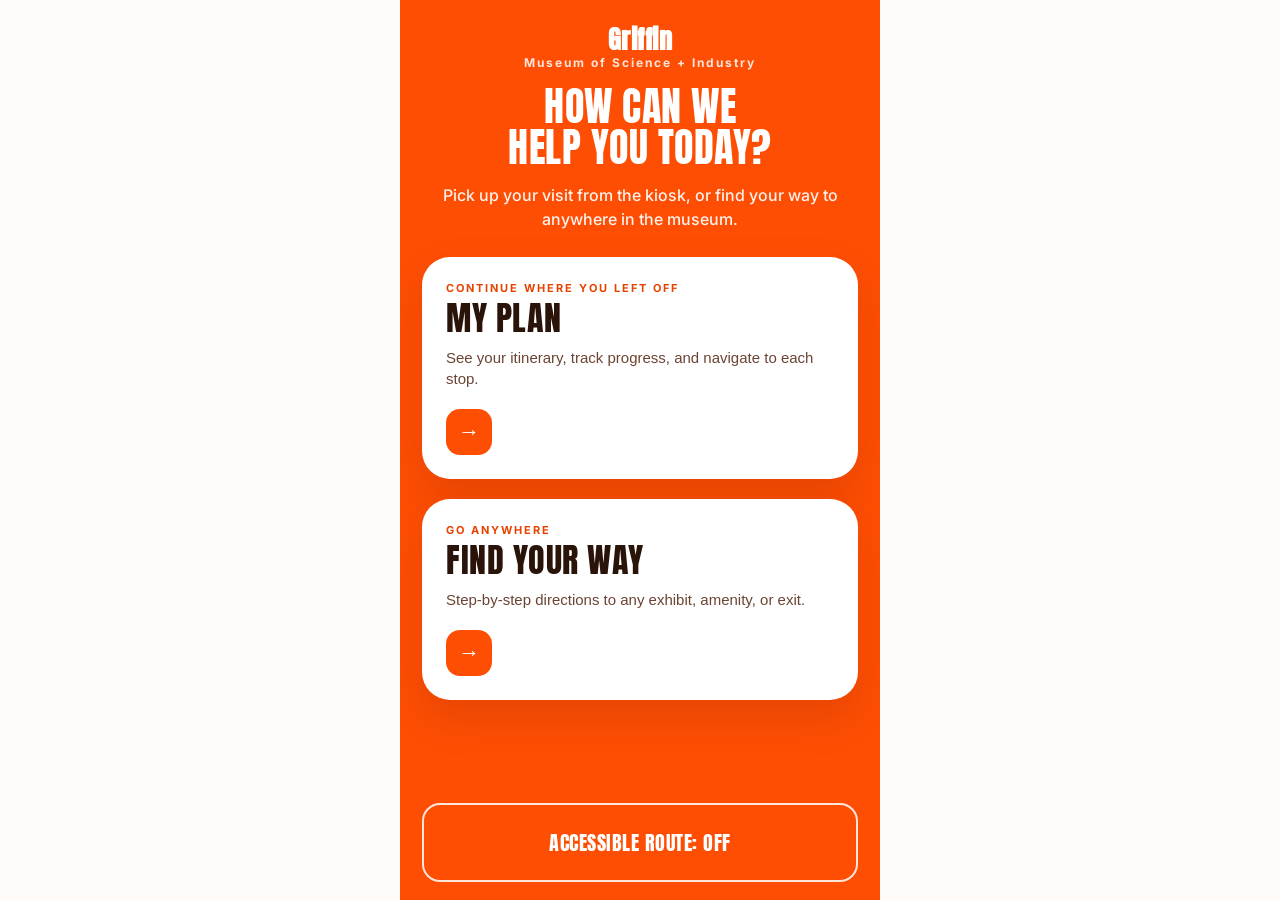
==== mobile/index.html @ a797e1bf "fix app" ====
<!DOCTYPE html>
<html lang="en">
<head>
  <meta charset="UTF-8" />
  <meta name="viewport" content="width=device-width, initial-scale=1, viewport-fit=cover, maximum-scale=1" />
  <meta name="theme-color" content="#FE4E04" />
  <title>Griffin Museum — Your Visit</title>
  <link rel="preconnect" href="https://fonts.googleapis.com" />
  <link rel="stylesheet" href="styles.css" />
</head>
<body>
  <div class="app">

    <!-- ============================ HOME ============================ -->
    <section id="screen-home" class="screen is-active">
      <div class="masthead">
        <img src="images/griffin-msi-logo.png" alt="Griffin Museum of Science and Industry" class="brand-logo"
             onerror="this.style.display='none'; this.nextElementSibling.style.display='block';" />
        <div class="brand-fallback" aria-hidden="true"><b>Griffin</b><span>Museum of Science + Industry</span></div>
      </div>

      <h1 class="display h1 center" style="margin-bottom:10px;">How can we<br>help you today?</h1>
      <p class="lede center" style="margin-bottom:26px;">Pick up your visit from the kiosk, or find your way to anywhere in the museum.</p>

      <button id="go-plan" class="choice">
        <span style="padding:24px 24px 0;" class="kicker">Continue where you left off</span>
        <span style="padding:0 24px;" class="title">My Plan</span>
        <span style="padding:0 24px;" class="desc">See your itinerary, track progress, and navigate to each stop.</span>
        <span style="margin:16px 24px 24px;" class="arrow">→</span>
      </button>

      <button id="go-find" class="choice">
        <span style="padding:24px 24px 0;" class="kicker">Go anywhere</span>
        <span style="padding:0 24px;" class="title">Find Your Way</span>
        <span style="padding:0 24px;" class="desc">Step-by-step directions to any exhibit, amenity, or exit.</span>
        <span style="margin:16px 24px 24px;" class="arrow">→</span>
      </button>

      <div class="spacer"></div>
      <button class="access-toggle" data-access-toggle aria-pressed="false">Accessible Route: Off</button>
    </section>

    <!-- ============================ MY PLAN ============================ -->
    <section id="screen-plan" class="screen">
      <button id="plan-back" class="back">← Home</button>
      <p class="eyebrow">Today's plan</p>
      <h2 class="display h2" style="margin-bottom:16px;">Your visit</h2>

      <div class="card">
        <div class="progress-track"><div id="plan-progress-fill" class="progress-fill" style="width:0%"></div></div>
        <div id="plan-progress-meta" class="progress-meta"></div>
        <ul id="plan-stops" class="stop-list"></ul>
      </div>

      <div class="btn-row">
        <button id="plan-start" class="btn btn-primary">Start visit</button>
        <button id="plan-continue" class="btn btn-secondary hidden">Continue visit</button>
      </div>
    </section>

    <!-- ======================= FIRST / NEXT STOP ======================= -->
    <section id="screen-stop" class="screen">
      <button id="stop-back" class="back">← Plan</button>
      <div class="spacer"></div>
      <p id="stop-kicker" class="eyebrow center">Your first stop is</p>
      <h1 id="stop-name" class="display h1 center"></h1>
      <p id="stop-meta" class="lede center"></p>
      <div id="stop-ticket" class="card hidden center" style="margin-top:20px;">
        <span class="ticket-badge">Timed ticket required</span>
        <p style="margin:12px 0 0; color:var(--ink-soft); font-size:14px; font-weight:500;">Have your entry ticket ready when you arrive.</p>
      </div>
      <div class="spacer"></div>
      <div class="btn-row">
        <button id="stop-go" class="btn btn-primary">Start navigation</button>
      </div>
    </section>

    <!-- ===================== FIND YOUR WAY: START ===================== -->
    <section id="screen-find-start" class="screen">
      <button id="find-start-back" class="back">← Home</button>
      <p class="eyebrow">Find your way</p>
      <h2 class="display h2" style="margin-bottom:18px;">Where are you starting?</h2>

      <button id="find-last" class="choice">
        <span style="padding:24px 24px 0;" class="kicker">Quickest</span>
        <span style="padding:0 24px; font-size:26px;" class="title">Last destination</span>
        <span style="padding:0 24px;" class="desc">Start from the last place you visited on your plan.</span>
        <span style="margin:16px 24px 24px;" class="arrow">→</span>
      </button>

      <button id="find-new" class="choice">
        <span style="padding:24px 24px 0;" class="kicker">Anywhere</span>
        <span style="padding:0 24px; font-size:26px;" class="title">A new location</span>
        <span style="padding:0 24px;" class="desc">Pick a spot you can see near you to start from.</span>
        <span style="margin:16px 24px 24px;" class="arrow">→</span>
      </button>
    </section>

    <!-- ============================ SEARCH ============================ -->
    <section id="screen-search" class="screen">
      <button id="search-back" class="back">← Back</button>
      <h2 id="search-title" class="display h2" style="margin-bottom:2px;">Where do you want to go?</h2>
      <p id="search-sub" class="lede" style="margin-bottom:14px;"></p>
      <input id="search-input" class="search-field" type="search" placeholder="Search exhibits, amenities, exits…" autocomplete="off" />
      <div id="search-tabs" class="tabs"></div>
      <div id="search-results" class="results"></div>
      <div class="spacer"></div>
    </section>

    <!-- ========================= NAVIGATION ========================= -->
    <section id="screen-nav" class="screen">
      <button id="nav-back" class="back">← Back</button>
      <div class="nav-head">
        <div>
          <div class="nav-dest-label">Heading to</div>
          <div id="nav-dest" class="nav-dest"></div>
        </div>
        <div id="nav-floor" class="floor-pill"></div>
      </div>

      <div class="map-card">
        <svg id="nav-map" class="map-svg" viewBox="0 0 1920 1080" preserveAspectRatio="xMidYMid meet" role="img" aria-label="Route map"></svg>
      </div>

      <div id="nav-directions" class="directions"></div>

      <div class="btn-row" style="margin-top:14px;">
        <button id="nav-advance" class="btn btn-primary">Navigate to Next Floor →</button>
        <button id="nav-recover" class="btn btn-secondary">Off Route? Update My Location</button>
        <div class="center" style="margin-top:10px;"><button id="nav-exit" class="nav-link">End navigation</button></div>
      </div>
    </section>

    <!-- ========================== ARRIVAL ========================== -->
    <section id="screen-arrival" class="screen">
      <div class="spacer"></div>
      <div class="arrival-badge">✓</div>
      <h1 id="arrival-title" class="display h1 center">Destination reached</h1>
      <p id="arrival-sub" class="lede center"></p>
      <div class="spacer"></div>
      <div class="btn-row">
        <button id="arrival-continue" class="btn btn-primary">Continue to next stop</button>
        <button id="arrival-else" class="btn btn-secondary">Find something else</button>
        <button id="arrival-back-plan" class="btn btn-ghost">Back to My Plan</button>
      </div>
    </section>

    <!-- =========================== ERROR =========================== -->
    <section id="screen-error" class="screen">
      <div class="spacer"></div>
      <h2 class="display h2 center">Map didn't load</h2>
      <p id="boot-error" class="lede center">
        The routing graph couldn't be read. If you're opening this file directly,
        run it from a local server (e.g. <code>python3 -m http.server</code>) so
        <code>graph.json</code> can load.
      </p>
      <div class="spacer"></div>
    </section>

  </div>

  <script src="app.js"></script>
</body>
</html>
---- mobile/styles.css ----
/* ============================================================
   Griffin Museum — Mobile Companion
   Design tokens copied from the kiosk (index.html / find-my-way.html):
   Anton (display + buttons, uppercase, 0.5px tracking) + Inter (body),
   warm palette, white cards with --line borders, 18px button radius,
   page transitions translateY(14px) scale(0.994) over .38s ease.
   ============================================================ */

@import url('https://fonts.googleapis.com/css2?family=Anton&family=Inter:wght@400;500;600;700;800&display=swap');

:root{
  --orange:#FE4E04;
  --orange-deep:#E64300;
  --orange-dark:#C93800;
  --orange-pill:#FF4B00;
  --orange-tint:#FFF1EA;
  --orange-tint2:#FFE3D4;
  --cream:#FFFBF8;
  --ink:#2A140A;
  --ink-soft:#6B4433;
  --line:#F0D9CC;
  --white:#FFFFFF;
  --shadow: 0 18px 40px rgba(120,40,0,0.18);
  --shadow-sm: 0 6px 16px rgba(120,40,0,0.14);
  --pad:22px;
}

*{ box-sizing:border-box; margin:0; padding:0; -webkit-tap-highlight-color:transparent; }
html,body{ height:100%; background:var(--cream); }
body{ font-family:'Inter',sans-serif; color:var(--ink); overscroll-behavior:none; }

.display{ font-family:'Anton',sans-serif; font-weight:400; text-transform:uppercase; letter-spacing:0.5px; line-height:1.02; }

/* ---- app shell ---- */
.app{
  position:relative; width:100%; max-width:480px; min-height:100dvh;
  margin:0 auto; background:var(--cream); overflow:hidden;
}

/* ---- screen system (kiosk transition, no display:none) ---- */
.screen{
  position:absolute; inset:0; display:flex; flex-direction:column;
  padding:max(env(safe-area-inset-top),18px) var(--pad) max(env(safe-area-inset-bottom),18px) var(--pad);
  background:var(--orange); color:#fff;
  opacity:0; visibility:hidden; pointer-events:none;
  transform:translateY(14px) scale(0.994);
  transition:opacity .38s ease, transform .38s ease, visibility 0s linear .38s;
  overflow-y:auto; -webkit-overflow-scrolling:touch;
}
.screen.is-active{
  opacity:1; visibility:visible; pointer-events:auto; transform:none;
  transition:opacity .38s ease, transform .38s ease, visibility 0s;
}

/* ---- masthead / logo (matches kiosk: 240px, text fallback) ---- */
.masthead{ display:flex; align-items:center; justify-content:center; padding:8px 0 16px; min-height:56px; }
.brand-logo{ width:180px; max-width:64%; height:auto; display:block; }
.brand-fallback{ display:none; color:#fff; line-height:1.05; text-align:center; }
.brand-fallback b{ display:block; font-family:'Anton',sans-serif; font-size:26px; letter-spacing:0.5px; }
.brand-fallback span{ display:block; font-size:12px; font-weight:700; letter-spacing:2px; opacity:0.85; margin-top:4px; }

/* ---- typography (page-level text sits on the orange background) ---- */
.h1{ font-size:40px; } .h2{ font-size:30px; }
.display{ color:#fff; }
.eyebrow{ font-family:'Inter',sans-serif; text-transform:uppercase; letter-spacing:2px; font-size:13px; font-weight:700; color:rgba(255,255,255,0.85); margin:0 0 8px; }
.lede{ color:rgba(255,255,255,0.92); font-size:16px; font-weight:500; line-height:1.5; margin:6px 0 0; }
.center{ text-align:center; } .spacer{ flex:1 1 auto; min-height:12px; } .hidden{ display:none !important; }

/* ---- cards ---- */
.card{ background:var(--white); border-radius:24px; box-shadow:var(--shadow-sm); padding:22px; border:1px solid var(--line); }
.card + .card{ margin-top:16px; }

/* home choice cards */
.choice{ display:flex; flex-direction:column; gap:4px; text-align:left; width:100%; cursor:pointer;
  border:none; border-radius:28px; box-shadow:var(--shadow); background:var(--white);
  transition:transform .2s ease, box-shadow .2s ease; }
.choice + .choice{ margin-top:20px; }
.choice:active{ transform:translateY(-1px) scale(0.995); }
@media (hover:hover){ .choice:hover{ transform:translateY(-6px); box-shadow:0 26px 55px rgba(0,0,0,0.22); } }
.choice .kicker{ font-family:'Inter',sans-serif; text-transform:uppercase; letter-spacing:2px; font-size:11px; font-weight:700; color:var(--orange-deep); }
.choice .title{ font-family:'Anton',sans-serif; text-transform:uppercase; letter-spacing:0.5px; font-size:34px; color:var(--ink); line-height:1; margin-top:2px; }
.choice .desc{ color:var(--ink-soft); font-size:15px; font-weight:500; line-height:1.4; margin-top:8px; }
.choice .arrow{ margin-top:16px; align-self:flex-start; width:46px; height:46px; display:grid; place-items:center; border-radius:14px; background:var(--orange); color:#fff; font-size:22px; }

/* ---- buttons (Anton, 18px radius — kiosk .btn) ---- */
.btn{ font-family:'Anton',sans-serif; text-transform:uppercase; letter-spacing:0.5px; font-size:22px;
  padding:20px 28px; border-radius:18px; border:none; width:100%; cursor:pointer;
  display:inline-flex; align-items:center; justify-content:center; gap:12px;
  transition:transform .15s ease, box-shadow .2s ease, background .2s ease, opacity .2s ease; }
.btn:active{ transform:scale(0.97); }
/* Primary buttons sit on the orange page → white fill, orange text */
.btn-primary{ background:#fff; color:var(--orange-deep); box-shadow:var(--shadow-sm); }
.btn-primary:hover{ background:var(--orange-tint); }
.btn-primary:disabled{ background:rgba(255,255,255,0.5); color:var(--orange-tint2); box-shadow:none; }
.btn-secondary{ background:transparent; color:#fff; border:2px solid rgba(255,255,255,0.85); }
.btn-secondary:hover{ background:rgba(255,255,255,0.14); }
.btn-ghost{ background:rgba(255,255,255,0.16); color:#fff; }
.btn-ghost:hover{ background:rgba(255,255,255,0.26); }
.btn + .btn{ margin-top:12px; }
.btn-row{ margin-top:auto; padding-top:18px; }
/* The transfer confirm button lives on a white card, so keep it filled orange */
.transfer .btn-primary{ background:var(--orange); color:#fff; }
.transfer .btn-primary:hover{ background:var(--orange-deep); }

/* large accessibility toggle on the home screen */
.access-toggle{ width:100%; font-family:'Anton',sans-serif; text-transform:uppercase; letter-spacing:0.5px;
  font-size:20px; padding:22px 24px; border-radius:18px; margin-top:16px;
  background:transparent; color:#fff; border:2px solid rgba(255,255,255,0.85); cursor:pointer;
  display:flex; align-items:center; justify-content:center; gap:12px;
  transition:background .2s ease, color .2s ease, transform .15s ease; }
.access-toggle:active{ transform:scale(0.98); }
.access-toggle.is-active{ background:#fff; color:var(--orange-deep); border-color:#fff; }

/* back control (kiosk .back-btn pill) */
.back{ align-self:flex-start; background:var(--orange-tint); border:2px solid var(--orange-tint2);
  color:var(--orange-deep); font-family:'Inter',sans-serif; font-weight:800; font-size:15px;
  padding:10px 20px; border-radius:30px; cursor:pointer; display:inline-flex; align-items:center; gap:8px; margin-bottom:14px; }
.back:active{ transform:scale(0.95); }
#screen-nav .back.link, .link.back{ background:none; border:none; color:var(--orange-deep); padding:4px 0; font-weight:700; }

/* ---- plan ---- */
.progress-track{ height:12px; border-radius:999px; background:var(--line); overflow:hidden; margin:2px 0 8px; }
.progress-fill{ height:100%; background:var(--orange); border-radius:999px; transition:width .6s ease; }
.progress-meta{ display:flex; justify-content:space-between; font-size:13px; font-weight:600; color:var(--ink-soft); }
.stop-list{ list-style:none; margin:16px 0 0; padding:0; }
.stop{ display:flex; align-items:center; gap:14px; padding:14px 0; border-top:1px solid var(--line); }
.stop:first-child{ border-top:none; }
.stop-dot{ width:30px; height:30px; border-radius:50%; flex:0 0 auto; display:grid; place-items:center; font-size:14px; font-weight:800; background:var(--orange-tint); color:var(--orange-deep); }
.stop.done .stop-dot{ background:var(--orange); color:#fff; }
.stop.done .stop-name{ color:var(--ink-soft); text-decoration:line-through; }
.stop-name{ font-family:'Anton',sans-serif; letter-spacing:0.2px; font-size:19px; color:var(--ink); }
.stop-sub{ font-size:12px; color:var(--ink-soft); font-weight:600; margin-top:1px; }

/* ticket badge (kiosk .ticket-badge) */
.ticket-badge{ display:inline-flex; align-items:center; gap:8px; padding:8px 14px; border-radius:999px; background:var(--orange); color:#fff; font-size:12px; font-weight:800; letter-spacing:0.45px; text-transform:uppercase; }

/* ---- search ---- */
.search-field{ width:100%; border:2px solid var(--line); border-radius:16px; padding:15px 16px; font-size:16px; font-family:inherit; background:var(--white); color:var(--ink); }
.search-field:focus{ outline:none; border-color:var(--orange-tint2); }
.tabs{ display:flex; gap:8px; margin:14px 0 4px; flex-wrap:wrap; }
.tab{ border:none; cursor:pointer; font-family:'Inter',sans-serif; font-weight:700; font-size:13px; padding:9px 15px; border-radius:999px; background:var(--orange-tint); color:var(--orange-deep); transition:background .2s ease; }
.tab.is-active{ background:#fff; color:var(--orange-deep); }
.results{ margin-top:14px; display:flex; flex-direction:column; gap:12px; }
.result{ display:flex; align-items:center; gap:16px; text-align:left; width:100%; cursor:pointer;
  background:var(--white); border:2px solid var(--line); border-radius:22px; padding:16px 18px; transition:all .2s ease; }
.result:active{ transform:scale(0.985); }
@media (hover:hover){ .result:hover{ border-color:var(--orange-tint2); transform:translateY(-2px); box-shadow:var(--shadow-sm); } }
.result-icon{ width:56px; height:56px; min-width:56px; border-radius:14px; display:grid; place-items:center; background:var(--orange-tint2); color:var(--orange-deep); font-size:26px; }
.result-name{ font-family:'Anton',sans-serif; letter-spacing:0.2px; font-size:19px; color:var(--ink); line-height:1.05; }
.result-meta{ font-size:12.5px; color:var(--ink-soft); font-weight:600; margin-top:3px; }
.empty{ color:var(--ink-soft); text-align:center; padding:26px 0; font-size:14px; font-weight:600; }

/* ---- navigation ---- */
.nav-head{ display:flex; align-items:flex-start; justify-content:space-between; gap:12px; margin-bottom:14px; }
.nav-dest-label{ font-size:12px; text-transform:uppercase; letter-spacing:2px; color:rgba(255,255,255,0.85); font-weight:700; }
.nav-dest{ font-family:'Anton',sans-serif; text-transform:uppercase; letter-spacing:0.4px; color:#fff; font-size:28px; line-height:1; margin-top:3px; }
.floor-pill{ flex:0 0 auto; background:var(--orange-dark); color:#fff; border-radius:999px; padding:9px 16px; font-family:'Anton',sans-serif; letter-spacing:0.4px; font-size:14px; white-space:nowrap; text-transform:uppercase; min-width:150px; text-align:center; box-shadow:inset 0 0 0 1px rgba(255,255,255,0.25); }

.map-card{ background:var(--white); border:1px solid var(--line); border-radius:24px; box-shadow:var(--shadow-sm); padding:8px; }
.map-svg{ width:100%; height:auto; display:block; border-radius:18px; background:#fff; aspect-ratio:16/9; }

/* floor pager — review previous/next floor maps on multi-floor routes */
.floornav{ display:flex; gap:10px; margin-top:12px; }
.floornav-btn{ flex:1; font-family:'Inter',sans-serif; font-weight:800; font-size:14px; letter-spacing:0.3px;
  padding:12px 14px; border-radius:14px; border:2px solid var(--orange-tint2); background:var(--orange-tint);
  color:var(--orange-deep); cursor:pointer; transition:background .2s ease, opacity .2s ease; }
.floornav-btn:active{ transform:scale(0.97); }
.floornav-btn:disabled{ opacity:0.4; cursor:default; }
.route-halo{ fill:none; stroke:#fff; stroke-linecap:round; stroke-linejoin:round; }
.route-line{ fill:none; stroke:var(--orange); stroke-linecap:round; stroke-linejoin:round; }
.origin-cap{ fill:var(--white); stroke:var(--ink); }
.transfer-cap{ fill:var(--orange); stroke:#fff; }
.pin{ fill:var(--orange); } .pin-core{ fill:#fff; }

/* transfer prompt (the "next floor" control) */
.transfer{ margin-top:14px; background:var(--white); border:1px solid var(--line); border-radius:20px; padding:20px; box-shadow:var(--shadow-sm); text-align:center; }
.transfer .icon{ font-size:32px; }
.transfer .msg{ font-family:'Anton',sans-serif; letter-spacing:0.3px; font-size:20px; margin:8px 0 2px; color:var(--ink); }
.transfer .sub{ font-size:13px; color:var(--ink-soft); font-weight:500; }

.directions{ margin-top:14px; background:var(--white); border:1px solid var(--line); border-radius:20px; padding:8px 6px; box-shadow:var(--shadow-sm); }
.direction{ display:flex; gap:14px; align-items:flex-start; padding:12px 14px; }
.direction + .direction{ border-top:1px solid var(--line); }
.direction .step-n{ flex:0 0 auto; width:26px; height:26px; border-radius:50%; background:var(--orange-tint); color:var(--orange-deep); font-weight:800; font-size:13px; display:grid; place-items:center; margin-top:1px; }
.direction .step-text{ font-size:14.5px; color:var(--ink); line-height:1.4; font-weight:500; }

.nav-link{ background:none; border:none; cursor:pointer; color:rgba(255,255,255,0.9); font-weight:700; font-size:14px; padding:6px 0; text-decoration:underline; text-underline-offset:3px; }

/* ---- arrival ---- */
.arrival-badge{ width:88px; height:88px; border-radius:50%; margin:8px auto 6px; background:#fff; color:var(--orange-deep); display:grid; place-items:center; font-size:42px; box-shadow:var(--shadow-sm); }

@media (prefers-reduced-motion:reduce){
  .screen,.progress-fill,.route-line,.choice,.btn,.result{ transition:none !important; }
}
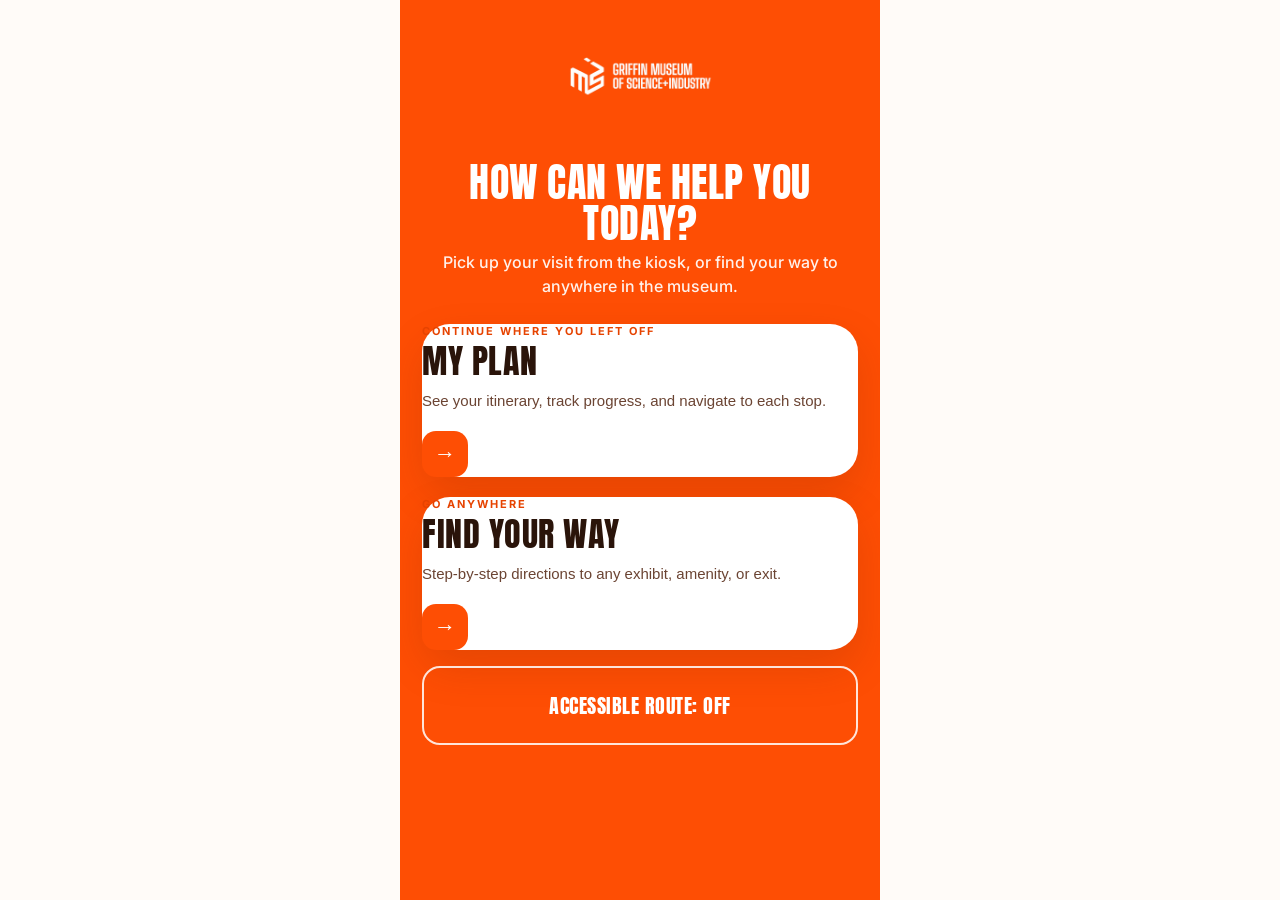
==== commit 4722fb6a: "update" ====
--- a/mobile/index.html
+++ b/mobile/index.html
@@ -14,30 +14,41 @@
     <!-- ============================ HOME ============================ -->
     <section id="screen-home" class="screen is-active">
       <div class="masthead">
-        <img src="images/griffin-msi-logo.png" alt="Griffin Museum of Science and Industry" class="brand-logo"
+        <img src="../Kiosk/images/griffin-msi-logo.png" alt="Griffin Museum of Science and Industry" class="brand-logo"
              onerror="this.style.display='none'; this.nextElementSibling.style.display='block';" />
         <div class="brand-fallback" aria-hidden="true"><b>Griffin</b><span>Museum of Science + Industry</span></div>
       </div>
 
-      <h1 class="display h1 center" style="margin-bottom:10px;">How can we<br>help you today?</h1>
+      <h1 class="display h1 center home-heading">
+        How can we help you today?
+      </h1>
       <p class="lede center" style="margin-bottom:26px;">Pick up your visit from the kiosk, or find your way to anywhere in the museum.</p>
 
       <button id="go-plan" class="choice">
-        <span style="padding:24px 24px 0;" class="kicker">Continue where you left off</span>
-        <span style="padding:0 24px;" class="title">My Plan</span>
-        <span style="padding:0 24px;" class="desc">See your itinerary, track progress, and navigate to each stop.</span>
-        <span style="margin:16px 24px 24px;" class="arrow">→</span>
+        <span class="kicker">Continue where you left off</span>
+        <span class="title">My Plan</span>
+        <span class="desc">
+          See your itinerary, track progress, and navigate to each stop.
+        </span>
+        <span class="arrow">→</span>
       </button>
 
       <button id="go-find" class="choice">
-        <span style="padding:24px 24px 0;" class="kicker">Go anywhere</span>
-        <span style="padding:0 24px;" class="title">Find Your Way</span>
-        <span style="padding:0 24px;" class="desc">Step-by-step directions to any exhibit, amenity, or exit.</span>
-        <span style="margin:16px 24px 24px;" class="arrow">→</span>
+        <span class="kicker">Go anywhere</span>
+        <span class="title">Find Your Way</span>
+        <span class="desc">
+          Step-by-step directions to any exhibit, amenity, or exit.
+        </span>
+        <span class="arrow">→</span>
       </button>
 
-      <div class="spacer"></div>
-      <button class="access-toggle" data-access-toggle aria-pressed="false">Accessible Route: Off</button>
+      <button
+        class="access-toggle"
+        data-access-toggle
+        aria-pressed="false"
+        type="button">
+        Accessible Route: Off
+      </button>
     </section>
 
     <!-- ============================ MY PLAN ============================ -->
@@ -159,6 +170,6 @@
 
   </div>
 
-  <script src="app.js"></script>
+  <script src="app.js?v=2"></script>
 </body>
 </html>
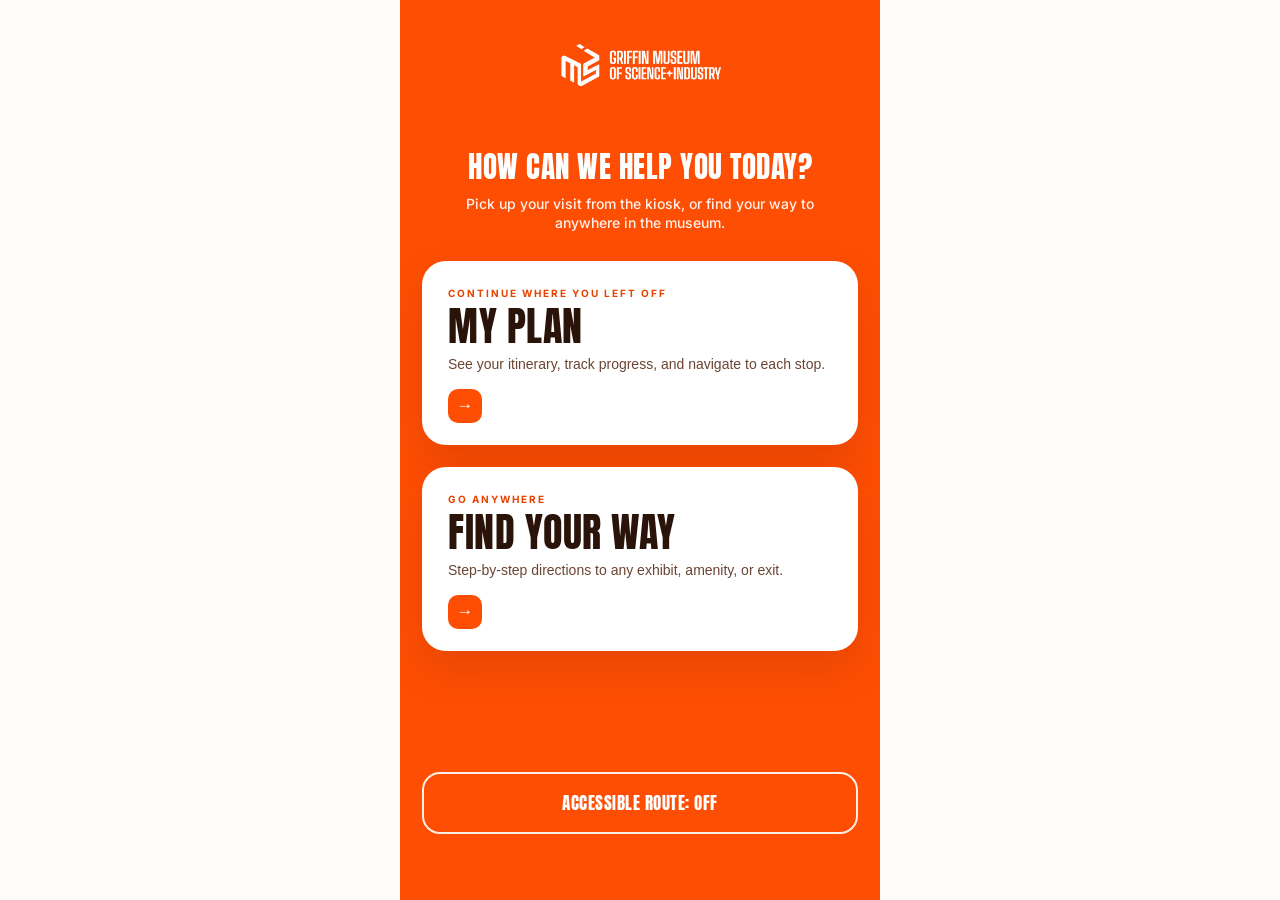
==== commit 4c9d97e1: "update" ====
--- a/mobile/index.html
+++ b/mobile/index.html
@@ -87,25 +87,53 @@
     </section>
 
     <!-- ===================== FIND YOUR WAY: START ===================== -->
-    <section id="screen-find-start" class="screen">
-      <button id="find-start-back" class="back">← Home</button>
-      <p class="eyebrow">Find your way</p>
-      <h2 class="display h2" style="margin-bottom:18px;">Where are you starting?</h2>
-
-      <button id="find-last" class="choice">
-        <span style="padding:24px 24px 0;" class="kicker">Quickest</span>
-        <span style="padding:0 24px; font-size:26px;" class="title">Last destination</span>
-        <span style="padding:0 24px;" class="desc">Start from the last place you visited on your plan.</span>
-        <span style="margin:16px 24px 24px;" class="arrow">→</span>
-      </button>
-
-      <button id="find-new" class="choice">
-        <span style="padding:24px 24px 0;" class="kicker">Anywhere</span>
-        <span style="padding:0 24px; font-size:26px;" class="title">A new location</span>
-        <span style="padding:0 24px;" class="desc">Pick a spot you can see near you to start from.</span>
-        <span style="margin:16px 24px 24px;" class="arrow">→</span>
-      </button>
-    </section>
+<section id="screen-find-start" class="screen">
+  <button id="find-start-back" class="back">← Home</button>
+
+  <p class="eyebrow">Find your way</p>
+
+  <h2 class="display h2" style="margin-bottom:18px;">
+    What's your starting point?
+  </h2>
+
+<button id="find-last" class="choice">
+  <span style="padding:24px 24px 0;" class="kicker">
+    Quickest
+  </span>
+
+  <span
+    id="find-last-title"
+    style="padding:0 24px; font-size:26px;"
+    class="title">
+    Start from Kiosk Location
+  </span>
+
+  <span
+    id="find-last-name"
+    style="padding:0 24px;"
+    class="desc">
+    Loading your starting point…
+  </span>
+
+  <span style="margin:16px 24px 24px;" class="arrow">→</span>
+</button>
+
+  <button id="find-new" class="choice">
+    <span style="padding:24px 24px 0;" class="kicker">
+      Anywhere
+    </span>
+
+    <span style="padding:0 24px; font-size:26px;" class="title">
+      Start from a New Location
+    </span>
+
+    <span style="padding:0 24px;" class="desc">
+      Pick a spot you can see near you to start from.
+    </span>
+
+    <span style="margin:16px 24px 24px;" class="arrow">→</span>
+  </button>
+</section>
 
     <!-- ============================ SEARCH ============================ -->
     <section id="screen-search" class="screen">
--- a/mobile/styles.css
+++ b/mobile/styles.css
@@ -166,11 +166,91 @@
   color:var(--orange-deep); cursor:pointer; transition:background .2s ease, opacity .2s ease; }
 .floornav-btn:active{ transform:scale(0.97); }
 .floornav-btn:disabled{ opacity:0.4; cursor:default; }
-.route-halo{ fill:none; stroke:#fff; stroke-linecap:round; stroke-linejoin:round; }
-.route-line{ fill:none; stroke:var(--orange); stroke-linecap:round; stroke-linejoin:round; }
-.origin-cap{ fill:var(--white); stroke:var(--ink); }
-.transfer-cap{ fill:var(--orange); stroke:#fff; }
-.pin{ fill:var(--orange); } .pin-core{ fill:#fff; }
+.route-halo{
+  fill:none;
+  stroke:#fff;
+  stroke-linecap:round;
+  stroke-linejoin:round;
+  opacity:1;
+}
+
+.route-line{
+  fill:none;
+  stroke:var(--orange);
+  stroke-linecap:round;
+  stroke-linejoin:round;
+  filter:drop-shadow(0 3px 3px rgba(42,20,10,.18));
+}
+
+/* You Are Here marker */
+.origin-halo{
+  fill:#2563eb;
+  opacity:.28;
+
+  transform-box:fill-box;
+  transform-origin:center;
+
+  animation:youAreHerePulse 1.7s ease-out infinite;
+}
+
+@keyframes youAreHerePulse{
+  0%{
+    opacity:.38;
+    transform:scale(.78);
+  }
+
+  70%{
+    opacity:0;
+    transform:scale(1.5);
+  }
+
+  100%{
+    opacity:0;
+    transform:scale(1.5);
+  }
+}
+
+@media (prefers-reduced-motion:reduce){
+  .origin-halo{
+    animation:none;
+  }
+}
+
+.origin-ring{
+  fill:#fff;
+  stroke:#2563eb;
+}
+
+.origin-core{
+  fill:#2563eb;
+}
+
+.origin-label{
+  font-family:'Inter',sans-serif;
+  font-weight:800;
+  fill:var(--ink);
+
+  paint-order:stroke;
+  stroke:#fff;
+  stroke-width:10px;
+  stroke-linejoin:round;
+}
+
+/* Final destination */
+.pin{
+  fill:var(--orange);
+  stroke:#fff;
+  stroke-width:8px;
+}
+
+.pin-core{
+  fill:#fff;
+}
+
+.transfer-cap{
+  fill:var(--orange);
+  stroke:#fff;
+}
 
 /* transfer prompt (the "next floor" control) */
 .transfer{ margin-top:14px; background:var(--white); border:1px solid var(--line); border-radius:20px; padding:20px; box-shadow:var(--shadow-sm); text-align:center; }
@@ -188,7 +268,649 @@
 
 /* ---- arrival ---- */
 .arrival-badge{ width:88px; height:88px; border-radius:50%; margin:8px auto 6px; background:#fff; color:var(--orange-deep); display:grid; place-items:center; font-size:42px; box-shadow:var(--shadow-sm); }
-
+/* ---------- COMPACT MOBILE HOME ---------- */
+
+#screen-home{
+  justify-content:flex-start;
+
+  padding-top:max(env(safe-area-inset-top),8px);
+  padding-bottom:max(env(safe-area-inset-bottom),18px);
+}
+
+/* Do not push accessibility to the bottom */
+#screen-home .spacer{
+  display:none;
+}
+
+#screen-home .masthead{
+  min-height:42px;
+  padding:0 0 6px;
+}
+
+#screen-home .brand-logo{
+  width:205px;
+  max-width:72%;
+}
+
+/* Main heading */
+#screen-home .home-heading{
+  width:100%;
+  margin:2px 0 12px !important;
+  padding:0;
+
+  font-size:29px;
+  line-height:1;
+  text-align:center;
+  white-space:nowrap;
+}
+
+/* Intro sentence */
+#screen-home > .lede{
+  max-width:410px;
+  margin:0 auto 28px !important;
+
+  font-size:14px;
+  line-height:1.4;
+}
+
+/* White cards */
+#screen-home .choice{
+  width:100%;
+  min-height:0;
+
+  padding:24px 24px 20px !important;
+  gap:0;
+
+  border-radius:24px;
+  overflow:hidden;
+}
+
+/* Remove old inline spacing */
+#screen-home .choice .kicker,
+#screen-home .choice .title,
+#screen-home .choice .desc,
+#screen-home .choice .arrow{
+  padding:0 !important;
+}
+
+/* More room between the two cards */
+#screen-home .choice + .choice{
+  margin-top:22px;
+}
+
+/* Card label */
+#screen-home .choice .kicker{
+  margin:0 0 7px !important;
+
+  font-size:10px;
+  line-height:1.2;
+}
+
+/* Large card titles */
+#screen-home .choice .title{
+  margin:0 !important;
+
+  font-size:40px;
+  line-height:1;
+}
+
+/* Card description */
+#screen-home .choice .desc{
+  margin:9px 0 0 !important;
+
+  font-size:14px;
+  line-height:1.35;
+}
+
+/* Small arrow */
+#screen-home .choice .arrow{
+  width:34px;
+  height:34px;
+
+  margin:15px 0 0 !important;
+  border-radius:10px;
+
+  font-size:17px;
+}
+
+/* Separate accessibility from the main actions */
+#screen-home .access-toggle{
+  flex:none;
+
+  margin-top:auto;
+  margin-bottom:48px;
+  padding:16px 20px;
+
+  font-size:17px;
+}
+/* ---------- HOME CARD + ACCESSIBILITY HOVER EFFECTS ---------- */
+
+/* White cards: same orange shine as Plan My Visit categories */
+#screen-home .choice{
+  position:relative;
+  overflow:hidden;
+  isolation:isolate;
+
+  border:2px solid transparent;
+
+  /* Stop the card from jumping */
+  transform:none !important;
+
+  transition:
+    border-color .22s ease,
+    box-shadow .22s ease;
+}
+
+/* Orange shine moving across the card */
+#screen-home .choice::before{
+  content:"";
+  position:absolute;
+  inset:0;
+
+  background:linear-gradient(
+    110deg,
+    transparent 35%,
+    rgba(254,79,2,.07) 50%,
+    transparent 65%
+  );
+
+  transform:translateX(-120%);
+  transition:transform .55s ease;
+  pointer-events:none;
+  z-index:0;
+}
+
+#screen-home .choice > *{
+  position:relative;
+  z-index:1;
+}
+
+#screen-home .choice .arrow{
+  transition:
+    background .22s ease,
+    box-shadow .22s ease;
+}
+
+@media (hover:hover){
+
+  #screen-home .choice:hover{
+    transform:none !important;
+    border-color:rgba(254,79,2,.55);
+
+    box-shadow:
+      0 12px 26px rgba(72,28,10,.12);
+  }
+
+  #screen-home .choice:hover::before{
+    transform:translateX(120%);
+  }
+
+  #screen-home .choice:hover .arrow{
+    background:var(--orange-deep);
+    box-shadow:0 6px 12px rgba(201,56,0,.16);
+  }
+}
+
+/* No jumping when clicked */
+#screen-home .choice:active{
+  transform:none !important;
+}
+
+
+/* Accessibility: same animation as the exhibit Remove button */
+#screen-home .access-toggle{
+  position:relative;
+  overflow:hidden;
+  isolation:isolate;
+
+  background:#fff;
+  color:var(--orange-deep);
+  border:2px solid var(--orange);
+
+  transition:
+    color .25s ease,
+    border-color .35s ease,
+    transform .25s ease,
+    box-shadow .25s ease;
+}
+
+/* Black layer expands through the button */
+#screen-home .access-toggle::before{
+  content:"";
+  position:absolute;
+  inset:-1px;
+
+  background:var(--ink);
+
+  transform:scaleY(0);
+  transform-origin:center;
+  opacity:0;
+
+  transition:
+    transform .4s cubic-bezier(.22,1,.36,1),
+    opacity .25s ease;
+
+  z-index:0;
+  pointer-events:none;
+}
+
+/* Replacement hover label */
+#screen-home .access-toggle::after{
+  content:"Accessible Route: On";
+  position:absolute;
+  inset:0;
+
+  display:flex;
+  align-items:center;
+  justify-content:center;
+
+  color:#fff;
+  font-family:'Anton',sans-serif;
+  text-transform:uppercase;
+  letter-spacing:.5px;
+  font-size:17px;
+
+  opacity:0;
+  transform:translateY(10px);
+
+  transition:
+    opacity .2s ease .08s,
+    transform .35s cubic-bezier(.22,1,.36,1);
+
+  z-index:2;
+  pointer-events:none;
+}
+
+#screen-home .access-toggle[aria-pressed="true"]::after{
+  content:"Accessible Route: On";
+}
+
+@media (hover:hover){
+
+  #screen-home .access-toggle:hover{
+    color:transparent;
+    border-color:var(--ink);
+    transform:translateY(-2px);
+
+    box-shadow:
+      0 8px 18px rgba(38,20,13,.18);
+  }
+
+  #screen-home .access-toggle:hover::before{
+    transform:scaleY(1);
+    opacity:1;
+  }
+
+  #screen-home .access-toggle:hover::after{
+    opacity:1;
+    transform:translateY(0);
+  }
+}
+
+#screen-home .access-toggle:active{
+  transform:translateY(0) scale(.97);
+}
+/* Accessibility OFF: white */
+#screen-home .access-toggle{
+  background:#fff;
+  color:var(--orange-deep);
+  border-color:var(--orange);
+}
+
+/* Accessibility ON: remain black */
+#screen-home .access-toggle.is-active,
+#screen-home .access-toggle[aria-pressed="true"]{
+  background:var(--ink);
+  color:#fff;
+  border-color:var(--ink);
+
+  box-shadow:
+    0 8px 18px rgba(38,20,13,.18);
+}
+
+/* Keep the black animated layer open while ON */
+#screen-home .access-toggle.is-active::before,
+#screen-home .access-toggle[aria-pressed="true"]::before{
+  transform:scaleY(1);
+  opacity:1;
+}
+/* ---------- SIMPLE ACCESSIBILITY TOGGLE ---------- */
+
+/* Remove the fake replacement labels */
+#screen-home .access-toggle::before,
+#screen-home .access-toggle::after{
+  content:none !important;
+  display:none !important;
+}
+
+/* OFF — white button */
+#screen-home .access-toggle{
+  background:#fff !important;
+  color:var(--orange-deep) !important;
+  border:2px solid var(--orange) !important;
+
+  transition:
+    background-color .28s ease,
+    color .28s ease,
+    border-color .28s ease,
+    box-shadow .28s ease;
+}
+
+/* Hover while OFF — preview black */
+@media (hover:hover){
+  #screen-home .access-toggle:hover{
+    background:var(--ink) !important;
+    color:#fff !important;
+    border-color:var(--ink) !important;
+    box-shadow:0 8px 18px rgba(38,20,13,.18);
+    transform:none !important;
+  }
+}
+
+/* ON — stay black */
+#screen-home .access-toggle.is-active,
+#screen-home .access-toggle[aria-pressed="true"]{
+  background:var(--ink) !important;
+  color:#fff !important;
+  border-color:var(--ink) !important;
+  box-shadow:0 8px 18px rgba(38,20,13,.18);
+}
+
+/* ON hover — remain black */
+#screen-home .access-toggle.is-active:hover,
+#screen-home .access-toggle[aria-pressed="true"]:hover{
+  background:var(--ink) !important;
+  color:#fff !important;
+  border-color:var(--ink) !important;
+}
+/* ==========================================================
+   DRIBBBLE-STYLE ACCESSIBILITY BUBBLE
+   ========================================================== */
+
+/* Disable every older fake label and hover layer */
+#screen-home .access-toggle::before,
+#screen-home .access-toggle::after{
+  content:none !important;
+  display:none !important;
+}
+
+/* Button base — OFF is white */
+#screen-home .access-toggle{
+  position:relative;
+  isolation:isolate;
+  overflow:hidden;
+
+  display:flex;
+  align-items:center;
+  justify-content:center;
+
+  background:#fff !important;
+  color:var(--orange-deep) !important;
+  border:2px solid #fff !important;
+
+  transform:none !important;
+
+  transition:
+    background-color .35s ease,
+    border-color .35s ease,
+    box-shadow .35s ease !important;
+}
+
+/* The expanding circular layer */
+#screen-home .access-bubble{
+  position:absolute;
+  z-index:0;
+
+  top:50%;
+  right:34px;
+
+  width:48px;
+  height:48px;
+  border-radius:50%;
+
+  background:var(--ink);
+
+  transform:
+    translate(50%, -50%)
+    scale(0);
+
+  transition:
+    transform .65s cubic-bezier(.22, 1, .36, 1),
+    background-color .3s ease;
+
+  pointer-events:none;
+}
+
+/* Real button text */
+#screen-home .access-label{
+  position:relative;
+  z-index:2;
+
+  transition:
+    color .22s ease,
+    transform .65s cubic-bezier(.22, 1, .36, 1),
+    letter-spacing .65s cubic-bezier(.22, 1, .36, 1);
+}
+
+
+/* ---------------- OFF HOVER ---------------- */
+
+@media (hover:hover){
+
+  #screen-home
+  .access-toggle:not(.is-active):hover
+  .access-bubble,
+
+  #screen-home
+  .access-toggle[aria-pressed="false"]:hover
+  .access-bubble{
+    transform:
+      translate(50%, -50%)
+      scale(24);
+  }
+
+  #screen-home
+  .access-toggle:not(.is-active):hover
+  .access-label,
+
+  #screen-home
+  .access-toggle[aria-pressed="false"]:hover
+  .access-label{
+    color:#fff;
+    transform:translateX(-5px);
+    letter-spacing:.8px;
+  }
+}
+
+
+/* ---------------- ON STATE ---------------- */
+
+/* ON stays completely black */
+#screen-home .access-toggle.is-active,
+#screen-home .access-toggle[aria-pressed="true"]{
+  background:var(--ink) !important;
+  color:#fff !important;
+  border-color:var(--ink) !important;
+
+  box-shadow:
+    0 10px 22px rgba(38,20,13,.22);
+}
+
+/* While ON, the hover bubble becomes white */
+#screen-home .access-toggle.is-active .access-bubble,
+#screen-home
+.access-toggle[aria-pressed="true"]
+.access-bubble{
+  background:#fff;
+}
+
+#screen-home .access-toggle.is-active .access-label,
+#screen-home
+.access-toggle[aria-pressed="true"]
+.access-label{
+  color:#fff;
+}
+
+
+/* ---------------- ON HOVER ---------------- */
+
+@media (hover:hover){
+
+  #screen-home
+  .access-toggle.is-active:hover
+  .access-bubble,
+
+  #screen-home
+  .access-toggle[aria-pressed="true"]:hover
+  .access-bubble{
+    transform:
+      translate(50%, -50%)
+      scale(24);
+  }
+
+  #screen-home
+  .access-toggle.is-active:hover
+  .access-label,
+
+  #screen-home
+  .access-toggle[aria-pressed="true"]:hover
+  .access-label{
+    color:var(--orange-deep);
+    transform:translateX(-5px);
+    letter-spacing:.8px;
+  }
+}
+
+
+/* Small press response */
+#screen-home .access-toggle:active{
+  transform:scale(.985) !important;
+}
+#screen-home .access-toggle:focus{
+  outline:none;
+}
+
+#screen-home .access-toggle:focus-visible{
+  outline:3px solid rgba(255,255,255,.85);
+  outline-offset:4px;
+}
+/* ---------- SIMPLE ACCESSIBILITY TOGGLE ---------- */
+
+/* Remove all previous bubble and fake-label effects */
+#screen-home .access-toggle::before,
+#screen-home .access-toggle::after,
+#screen-home .access-bubble,
+#screen-home .access-label{
+  content:none !important;
+  display:none !important;
+}
+
+/* OFF: transparent */
+#screen-home .access-toggle{
+  background:transparent !important;
+  color:#fff !important;
+  border:2px solid rgba(255,255,255,.9) !important;
+
+  box-shadow:none !important;
+  transform:none !important;
+
+  transition:
+    background-color .2s ease,
+    color .2s ease,
+    border-color .2s ease !important;
+}
+
+/* Simple hover */
+@media (hover:hover){
+  #screen-home .access-toggle:hover{
+    background:rgba(255,255,255,.14) !important;
+    color:#fff !important;
+    border-color:#fff !important;
+    transform:none !important;
+  }
+}
+
+/* ON: solid white */
+#screen-home .access-toggle.is-active,
+#screen-home .access-toggle[aria-pressed="true"]{
+  background:#fff !important;
+  color:var(--orange-deep) !important;
+  border-color:#fff !important;
+}
+
+/* Keep ON white during hover */
+#screen-home .access-toggle.is-active:hover,
+#screen-home .access-toggle[aria-pressed="true"]:hover{
+  background:#fff !important;
+  color:var(--orange-deep) !important;
+  border-color:#fff !important;
+}
+
+#screen-home .access-toggle:active{
+  transform:scale(.98) !important;
+}
+/* Last destination is unavailable until the visitor reaches somewhere */
+#find-last:disabled{
+  opacity:.5;
+  cursor:not-allowed;
+  box-shadow:none;
+}
+
+#find-last:disabled:hover{
+  transform:none;
+  box-shadow:none;
+}
+/* ===== FIND START SCREEN LAYOUT ===== */
+#screen-find-start{
+  display: flex;
+  flex-direction: column;
+  padding-top: 20px;
+  padding-bottom: 50px;
+}
+
+#screen-find-start .eyebrow{
+  text-align: center;
+  margin: 42px 0 10px;
+}
+
+#screen-find-start .display.h2{
+  text-align: center;
+  font-size: 52px;
+  line-height: 0.95;
+  max-width: 430px;
+  margin: 0 auto 34px !important;
+}
+
+#screen-find-start #find-last,
+#screen-find-start #find-new{
+  width: 100%;
+  max-width: 440px;
+  min-height: 190px;
+  margin: 0 auto 24px;
+}
+
+#screen-find-start .choice .kicker{
+  padding-left: 26px !important;
+  padding-right: 26px !important;
+}
+
+#screen-find-start .choice .title{
+  padding-left: 26px !important;
+  padding-right: 26px !important;
+  font-size: 24px !important;
+  line-height: 1.05;
+}
+
+#screen-find-start .choice .desc{
+  padding-left: 26px !important;
+  padding-right: 26px !important;
+  margin-top: 8px;
+  line-height: 1.4;
+}
+
+#screen-find-start .choice .arrow{
+  margin: 18px 26px 24px !important;
+}
 @media (prefers-reduced-motion:reduce){
   .screen,.progress-fill,.route-line,.choice,.btn,.result{ transition:none !important; }
 }
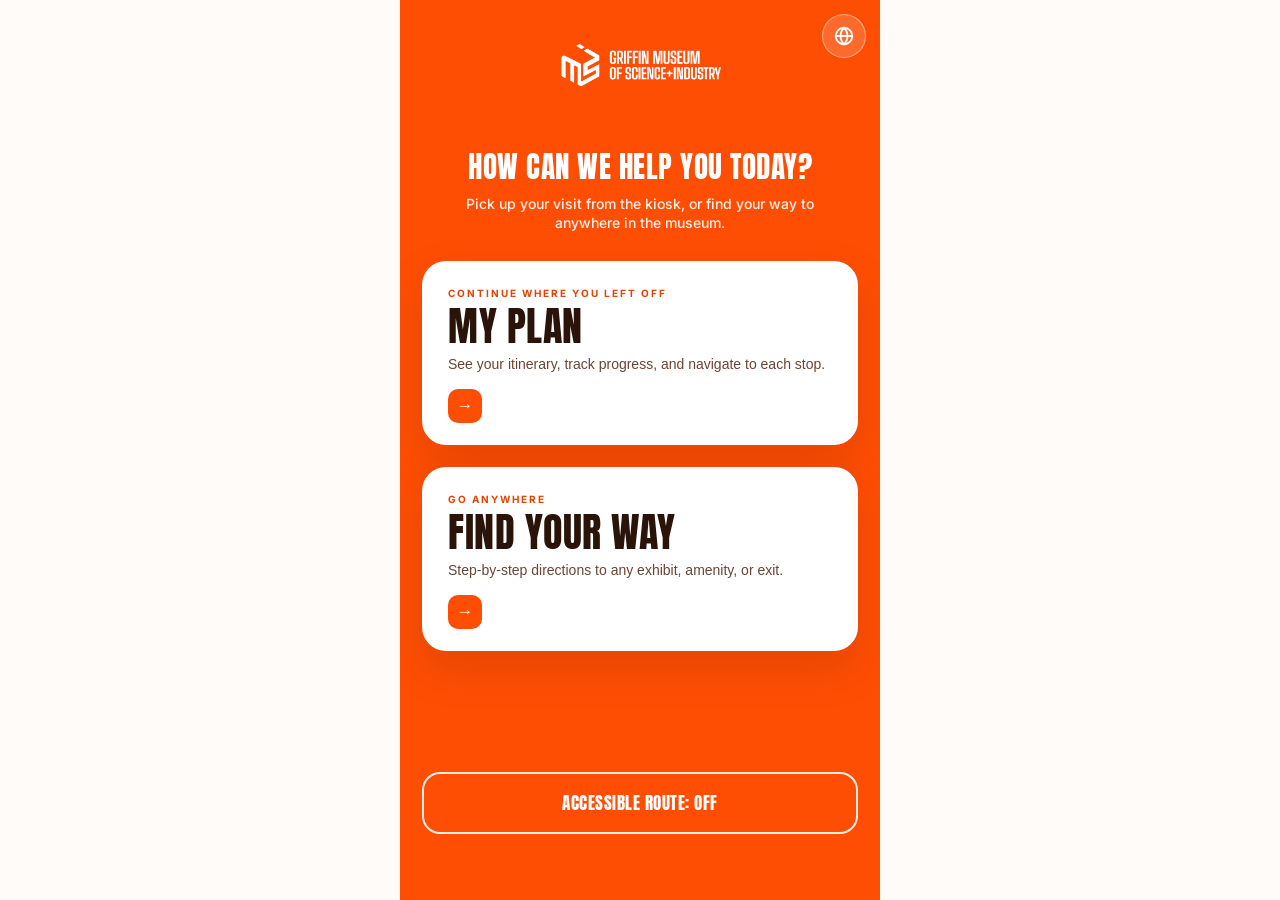
==== commit 18e1251e: "update" ====
--- a/mobile/index.html
+++ b/mobile/index.html
@@ -6,7 +6,7 @@
   <meta name="theme-color" content="#FE4E04" />
   <title>Griffin Museum — Your Visit</title>
   <link rel="preconnect" href="https://fonts.googleapis.com" />
-  <link rel="stylesheet" href="styles.css" />
+  <link rel="stylesheet" href="styles.css?v=4" />
 </head>
 <body>
   <div class="app">
@@ -134,17 +134,119 @@
     <span style="margin:16px 24px 24px;" class="arrow">→</span>
   </button>
 </section>
-
+  <!-- =================== STARTING POINT CONFIRMED =================== -->
+<section id="screen-start-confirmed" class="screen">
+
+  <div class="start-confirm-stage">
+
+    <div class="start-confirm-check">✓</div>
+
+
+    <h2 class="display start-confirm-heading">
+      Your starting point is
+    </h2>
+
+    <div id="start-confirm-name" class="start-confirm-name">
+      Museum Kitchen
+    </div>
+
+    <p class="lede center start-confirm-next">
+      Now choose where you want to go.
+    </p>
+
+  </div>
+
+</section>
     <!-- ============================ SEARCH ============================ -->
-    <section id="screen-search" class="screen">
-      <button id="search-back" class="back">← Back</button>
-      <h2 id="search-title" class="display h2" style="margin-bottom:2px;">Where do you want to go?</h2>
-      <p id="search-sub" class="lede" style="margin-bottom:14px;"></p>
-      <input id="search-input" class="search-field" type="search" placeholder="Search exhibits, amenities, exits…" autocomplete="off" />
-      <div id="search-tabs" class="tabs"></div>
+    <!-- ======================= CATEGORY CHOICE ======================= -->
+<section id="screen-category" class="screen">
+  <button id="category-back" class="back">← Back</button>
+
+  <div class="category-stage">
+    <p class="eyebrow center">Find your way</p>
+
+    <h2 id="category-title" class="display category-title">
+      What's your starting point?
+    </h2>
+
+    <p id="category-sub" class="lede center category-sub">
+      Choose what you can see near you.
+    </p>
+
+    <div class="category-grid">
+
+      <button class="category-card" data-search-category="exhibits">
+        <span class="category-name">Exhibits</span>
+      </button>
+
+      <button class="category-card" data-search-category="amenities">
+        <span class="category-name">Amenities</span>
+      </button>
+
+      <button class="category-card" data-search-category="exit">
+        <span class="category-name">Exits</span>
+      </button>
+
+      <button class="category-card" data-search-category="parking">
+        <span class="category-name">Parking</span>
+      </button>
+
+    </div>
+  </div>
+</section>
+<!-- ======================== PARKING CHOICE ======================== -->
+<section id="screen-parking" class="screen">
+  <button id="parking-back" class="back">← Back</button>
+
+  <div class="category-stage parking-stage">
+
+    <p class="eyebrow center">Parking</p>
+
+    <h2 id="parking-title" class="display category-title">
+      Which parking area are you near?
+    </h2>
+
+    <p id="parking-sub" class="lede center category-sub">
+      Choose the color and letter you remember.
+    </p>
+
+    <div id="parking-choices" class="parking-choice-grid"></div>
+
+  </div>
+</section>
+
+<!-- ======================== FOCUSED SEARCH ======================== -->
+  <section id="screen-search" class="screen">
+    <button id="search-back" class="back">← Back</button>
+
+    <div class="focused-search-stage">
+
+      <p id="search-category-kicker" class="eyebrow center">
+        Exhibits
+      </p>
+
+      <h2 id="search-title" class="display focused-search-title">
+        Which exhibit are you near?
+      </h2>
+
+      <p id="search-sub" class="lede center focused-search-sub">
+        Start typing the name you can see.
+      </p>
+
+      <input
+        id="search-input"
+        class="search-field focused-search-input"
+        type="search"
+        placeholder="Search exhibits..."
+        autocomplete="off"
+        autocapitalize="off"
+        spellcheck="false"
+      />
+
       <div id="search-results" class="results"></div>
-      <div class="spacer"></div>
-    </section>
+
+    </div>
+  </section>
 
     <!-- ========================= NAVIGATION ========================= -->
     <section id="screen-nav" class="screen">
@@ -196,8 +298,25 @@
       <div class="spacer"></div>
     </section>
 
+    <!-- ===================== LANGUAGE SELECTOR ===================== -->
+    <!-- Mirrors the kiosk: a .lang-select button whose dropdown is built by
+         i18n.js from the same LANGS list. Fixed to the app's top corner so it
+         is reachable on every screen and in QR-direct entry to Directions/My Plan.
+         Language choice persists in localStorage across screens. -->
+    <div class="lang-wrap">
+      <button class="lang-select" type="button" aria-label="Change language">
+        <svg viewBox="0 0 24 24" width="22" height="22" fill="none" stroke="currentColor"
+             stroke-width="2" stroke-linecap="round" stroke-linejoin="round" aria-hidden="true">
+          <circle cx="12" cy="12" r="9"></circle>
+          <path d="M3 12h18"></path>
+          <path d="M12 3c2.5 2.5 3.8 5.7 3.8 9s-1.3 6.5-3.8 9c-2.5-2.5-3.8-5.7-3.8-9S9.5 5.5 12 3z"></path>
+        </svg>
+      </button>
+    </div>
+
   </div>
 
-  <script src="app.js?v=2"></script>
+  <script src="i18n.js?v=1"></script>
+  <script src="app.js?v=4"></script>
 </body>
 </html>
--- a/mobile/styles.css
+++ b/mobile/styles.css
@@ -264,7 +264,21 @@
 .direction .step-n{ flex:0 0 auto; width:26px; height:26px; border-radius:50%; background:var(--orange-tint); color:var(--orange-deep); font-weight:800; font-size:13px; display:grid; place-items:center; margin-top:1px; }
 .direction .step-text{ font-size:14.5px; color:var(--ink); line-height:1.4; font-weight:500; }
 
-.nav-link{ background:none; border:none; cursor:pointer; color:rgba(255,255,255,0.9); font-weight:700; font-size:14px; padding:6px 0; text-decoration:underline; text-underline-offset:3px; }
+.nav-link{
+  background:none;
+  border:none;
+  cursor:pointer;
+
+  color:rgba(255,255,255,0.95);
+
+  font-weight:700;
+  font-size:17px;
+
+  padding:10px 14px;
+
+  text-decoration:underline;
+  text-underline-offset:4px;
+}
 
 /* ---- arrival ---- */
 .arrival-badge{ width:88px; height:88px; border-radius:50%; margin:8px auto 6px; background:#fff; color:var(--orange-deep); display:grid; place-items:center; font-size:42px; box-shadow:var(--shadow-sm); }
@@ -911,6 +925,661 @@
 #screen-find-start .choice .arrow{
   margin: 18px 26px 24px !important;
 }
+/* ================= MOBILE PARKING COLORS ================= */
+
+.parking-heading{
+  display:flex;
+  align-items:center;
+  gap:14px;
+  flex-wrap:wrap;
+}
+
+.parking-badges{
+  display:flex;
+  align-items:center;
+  gap:7px;
+}
+
+.parking-letter{
+  width:34px;
+  height:34px;
+  border-radius:50%;
+
+  display:inline-flex;
+  align-items:center;
+  justify-content:center;
+
+  color:#fff;
+
+  font-family:'Inter',sans-serif;
+  font-size:15px;
+  font-weight:800;
+
+  border:2px solid rgba(255,255,255,.9);
+
+  box-shadow:
+    0 3px 7px rgba(42,20,10,.16);
+}
+
+/* Same colors as kiosk */
+.parking-a{
+  background:#f58220;
+}
+
+.parking-b{
+  background:#71369a;
+}
+
+.parking-c{
+  background:#79bd43;
+}
+
+.parking-d{
+  background:#1ea7d7;
+}
+
+.parking-e{
+  background:#f2d522;
+  color:#2a140a;
+}
+
+.parking-f{
+  background:#8b5a35;
+}
+
+
+/* Help card */
+.parking-help-result .result-name{
+  font-size:20px;
+}
+
+.parking-help-result .result-meta{
+  margin-top:6px;
+  font-size:13px;
+  line-height:1.35;
+}
+/* ==========================================================
+   CATEGORY-FIRST WAYFINDING
+   ========================================================== */
+
+#screen-category,
+#screen-search{
+  padding-top:max(env(safe-area-inset-top),18px);
+}
+
+
+/* ---------- CATEGORY SCREEN ---------- */
+
+.category-stage{
+  flex:1;
+
+  display:flex;
+  flex-direction:column;
+  justify-content:center;
+
+  padding-bottom:70px;
+}
+
+.category-stage .eyebrow{
+  margin-bottom:10px;
+}
+
+.category-title{
+  max-width:440px;
+  margin:0 auto;
+
+  text-align:center;
+
+  font-size:46px;
+  line-height:.98;
+}
+
+.category-sub{
+  max-width:350px;
+  margin:14px auto 32px;
+
+  text-align:center;
+
+  font-size:15px;
+  line-height:1.4;
+}
+
+.category-grid{
+  display:grid;
+  grid-template-columns:1fr 1fr;
+  gap:16px;
+
+  width:100%;
+}
+
+.category-card{
+  position:relative;
+  overflow:hidden;
+
+  min-height:142px;
+
+  display:flex;
+  align-items:center;
+  justify-content:center;
+
+  padding:20px;
+
+  border:2px solid var(--line);
+  border-radius:24px;
+
+  background:#fff;
+  color:var(--ink);
+
+  cursor:pointer;
+
+  box-shadow:var(--shadow-sm);
+
+  transform:none;
+
+  transition:
+    border-color .2s ease,
+    box-shadow .2s ease,
+    background .2s ease;
+}
+
+.category-name{
+  position:relative;
+  z-index:2;
+
+  font-family:'Anton',sans-serif;
+  text-transform:uppercase;
+  letter-spacing:.4px;
+
+  font-size:27px;
+  line-height:1;
+
+  text-align:center;
+}
+
+@media (hover:hover){
+
+  .category-card:hover{
+    border-color:rgba(254,78,4,.55);
+
+    box-shadow:
+      0 12px 28px rgba(72,28,10,.14);
+
+    background:var(--orange-tint);
+  }
+}
+
+.category-card:active{
+  transform:scale(.985);
+}
+
+
+/* ---------- FOCUSED SEARCH ---------- */
+
+.focused-search-stage{
+  flex:1;
+
+  display:flex;
+  flex-direction:column;
+
+  padding-top:150px;
+}
+
+#search-category-kicker{
+  margin-bottom:10px;
+}
+
+.focused-search-title{
+  max-width:430px;
+
+  margin:0 auto;
+
+  text-align:center;
+
+  font-size:42px;
+  line-height:.98;
+}
+
+.focused-search-sub{
+  max-width:360px;
+
+  margin:14px auto 28px;
+
+  text-align:center;
+
+  font-size:15px;
+  line-height:1.4;
+}
+
+.focused-search-input{
+  padding:18px 18px;
+
+  border-radius:18px;
+
+  font-size:17px;
+
+  box-shadow:var(--shadow-sm);
+}
+
+#screen-search .results{
+  margin-top:18px;
+}
+
+.search-prompt{
+  padding:24px 10px;
+
+  color:rgba(255,255,255,.82);
+
+  text-align:center;
+
+  font-size:14px;
+  font-weight:600;
+}
+
+
+/* Search results remain compact */
+#screen-search .result{
+  padding:15px 18px;
+}
+
+
+/* Keep category buttons comfortable on narrow phones */
+@media (max-width:390px){
+
+  .category-grid{
+    gap:12px;
+  }
+
+  .category-card{
+    min-height:126px;
+    padding:16px;
+  }
+
+  .category-name{
+    font-size:23px;
+  }
+
+  .category-title{
+    font-size:40px;
+  }
+
+  .focused-search-title{
+    font-size:37px;
+  }
+}
+/* ==========================================================
+   PARKING CHOICE SCREEN
+   ========================================================== */
+
+.parking-stage{
+  justify-content:center;
+  padding-bottom:70px;
+}
+
+.parking-choice-grid{
+  width:100%;
+
+  display:flex;
+  flex-direction:column;
+
+  gap:18px;
+}
+
+.parking-choice-card{
+  width:100%;
+  min-height:130px;
+
+  display:flex;
+  flex-direction:column;
+  align-items:center;
+  justify-content:center;
+
+  gap:12px;
+
+  padding:24px;
+
+  background:#fff;
+
+  border:2px solid var(--line);
+  border-radius:24px;
+
+  color:var(--ink);
+
+  box-shadow:var(--shadow-sm);
+
+  cursor:pointer;
+
+  transition:
+    border-color .2s ease,
+    background .2s ease,
+    box-shadow .2s ease;
+}
+
+.parking-choice-title{
+  font-family:'Anton',sans-serif;
+
+  font-size:30px;
+  line-height:1;
+
+  text-transform:uppercase;
+  letter-spacing:.4px;
+}
+
+.parking-choice-badges{
+  display:flex;
+  justify-content:center;
+  align-items:center;
+
+  gap:12px;
+}
+
+.parking-choice-card .parking-letter{
+  width:42px;
+  height:42px;
+
+  font-size:17px;
+}
+
+.parking-choice-kicker{
+  font-family:'Inter',sans-serif;
+
+  font-size:11px;
+  font-weight:800;
+
+  text-transform:uppercase;
+  letter-spacing:2px;
+
+  color:var(--orange-deep);
+}
+
+.parking-help-title{
+  max-width:330px;
+
+  text-align:center;
+
+  font-size:25px;
+  line-height:1.08;
+}
+
+.parking-choice-desc{
+  font-size:14px;
+  font-weight:600;
+
+  color:var(--ink-soft);
+}
+
+@media (hover:hover){
+
+  .parking-choice-card:hover{
+    background:var(--orange-tint);
+
+    border-color:
+      rgba(254,78,4,.55);
+
+    box-shadow:
+      0 12px 28px
+      rgba(72,28,10,.14);
+  }
+}
+
+.parking-choice-card:active{
+  transform:scale(.985);
+}
+/* ===== AMENITIES: TWO COLUMN RESULTS ===== */
+
+#search-results.amenities-grid{
+  display:grid !important;
+  grid-template-columns:repeat(2, minmax(0, 1fr));
+  gap:12px;
+}
+
+#search-results.amenities-grid .result{
+  width:100%;
+  min-width:0;
+  min-height:92px;
+
+  padding:15px 14px;
+
+  align-items:flex-start;
+}
+
+#search-results.amenities-grid .result-name{
+  font-size:17px;
+  line-height:1.05;
+}
+
+#search-results.amenities-grid .result-meta{
+  font-size:11.5px;
+  margin-top:4px;
+}
+/* ==========================================================
+   STARTING POINT CONFIRMATION
+   ========================================================== */
+
+#screen-start-confirmed{
+  padding-top:0;
+}
+
+.start-confirm-stage{
+  flex:1;
+
+  display:flex;
+  flex-direction:column;
+  align-items:center;
+  justify-content:center;
+
+  text-align:center;
+
+  padding:40px 20px 90px;
+}
+
+
+/* Checkmark */
+.start-confirm-check{
+  width:76px;
+  height:76px;
+
+  display:flex;
+  align-items:center;
+  justify-content:center;
+
+  margin-bottom:26px;
+
+  border-radius:50%;
+
+  background:#fff;
+  color:var(--orange-deep);
+
+  font-size:38px;
+  font-weight:800;
+
+  box-shadow:
+    0 12px 28px rgba(72,28,10,.14);
+
+  animation:
+    confirmPop .45s cubic-bezier(.22,1,.36,1);
+}
+
+
+/* Small label */
+.start-confirm-stage .eyebrow{
+  margin-bottom:10px;
+}
+
+
+/* YOUR STARTING POINT IS */
+.start-confirm-heading{
+  margin:0;
+
+  max-width:420px;
+
+  color:#fff;
+
+  font-size:40px;
+  line-height:.98;
+
+  text-align:center;
+}
+
+
+/* Actual place */
+.start-confirm-name{
+  margin-top:22px;
+
+  max-width:430px;
+
+  font-family:'Anton',sans-serif;
+
+  color:#fff;
+
+  font-size:52px;
+  line-height:1;
+
+  text-transform:uppercase;
+
+  animation:
+    confirmNameIn .5s .08s both
+    cubic-bezier(.22,1,.36,1);
+}
+
+
+/* Explanation of what happens next */
+.start-confirm-next{
+  margin-top:24px;
+
+  color:#fff;
+
+  font-size:16px;
+  font-weight:600;
+
+  opacity:.9;
+}
+
+
+@keyframes confirmPop{
+  from{
+    opacity:0;
+    transform:scale(.65);
+  }
+
+  to{
+    opacity:1;
+    transform:scale(1);
+  }
+}
+
+
+@keyframes confirmNameIn{
+  from{
+    opacity:0;
+    transform:translateY(12px);
+  }
+
+  to{
+    opacity:1;
+    transform:translateY(0);
+  }
+}
+/* ===== AMENITY CARDS: CENTERED + LARGER TYPE ===== */
+
+#search-results.amenities-grid .result{
+  min-height:96px;
+
+  display:flex;
+  align-items:center !important;
+  justify-content:center !important;
+
+  padding:16px;
+  text-align:center;
+}
+
+#search-results.amenities-grid .result > div{
+  width:100%;
+
+  display:flex;
+  align-items:center;
+  justify-content:center;
+}
+
+#search-results.amenities-grid .result-name{
+  width:100%;
+
+  font-size:22px !important;
+  line-height:1.08 !important;
+
+  text-align:center !important;
+}
 @media (prefers-reduced-motion:reduce){
   .screen,.progress-fill,.route-line,.choice,.btn,.result{ transition:none !important; }
 }
+
+/* ============================================================
+   LANGUAGE SELECTOR (added) — mirrors the kiosk .lang-select /
+   .kiosk-lang-menu control. The dropdown itself is built by i18n.js.
+   ============================================================ */
+.lang-wrap{
+  position:absolute;
+  top:max(env(safe-area-inset-top),14px);
+  right:14px;
+  z-index:80;
+}
+.lang-select{
+  display:flex; align-items:center; justify-content:center;
+  width:44px; height:44px; border-radius:50%;
+  background:rgba(255,255,255,0.16);
+  border:1.5px solid rgba(255,255,255,0.45);
+  color:#fff; cursor:pointer;
+  -webkit-backdrop-filter:blur(4px); backdrop-filter:blur(4px);
+  transition:background .18s ease, transform .12s ease;
+}
+.lang-select:hover{ background:rgba(255,255,255,0.26); }
+.lang-select:active{ transform:scale(0.94); }
+.lang-select svg{ display:block; }
+
+.mobile-lang-menu{
+  position:absolute; top:calc(100% + 8px); right:0; min-width:184px;
+  background:#fff; border-radius:16px; padding:8px; z-index:90;
+  box-shadow:0 18px 44px rgba(120,40,0,0.24);
+  opacity:0; transform:translateY(-8px); pointer-events:none;
+  transition:opacity .18s ease, transform .18s ease;
+}
+.mobile-lang-menu.open{ opacity:1; transform:translateY(0); pointer-events:auto; }
+.mobile-lang-menu button{
+  display:flex; align-items:center; justify-content:space-between; gap:14px;
+  width:100%; background:none; border:none; cursor:pointer; text-align:left;
+  font-family:'Inter',sans-serif; font-size:16px; font-weight:700;
+  color:var(--ink); padding:11px 13px; border-radius:11px;
+}
+.mobile-lang-menu button:hover{ background:var(--orange-tint); }
+.mobile-lang-menu button span{ color:var(--orange); font-size:17px; min-width:14px; text-align:center; }
+
+/* Keep the nav floor-pill clear of the language control on the map screen */
+#screen-nav .nav-head{ padding-right:52px; }
+
+/* ------------------------------------------------------------
+   RIGHT-TO-LEFT (Arabic) — same conservative approach as the kiosk:
+   set text direction on text-bearing elements via unicode-bidi:plaintext
+   (so embedded English exhibit names still read correctly), without
+   mirroring the overall flex layout.
+   ------------------------------------------------------------ */
+body.lang-rtl .display,
+body.lang-rtl h1, body.lang-rtl h2, body.lang-rtl h3, body.lang-rtl p,
+body.lang-rtl .eyebrow, body.lang-rtl .kicker, body.lang-rtl .lede,
+body.lang-rtl .title, body.lang-rtl .desc,
+body.lang-rtl .home-heading, body.lang-rtl .category-title, body.lang-rtl .category-sub,
+body.lang-rtl .focused-search-title, body.lang-rtl .focused-search-sub,
+body.lang-rtl .start-confirm-heading, body.lang-rtl .start-confirm-name, body.lang-rtl .start-confirm-next,
+body.lang-rtl .stop-name, body.lang-rtl .nav-dest, body.lang-rtl .nav-dest-label,
+body.lang-rtl .floor-pill, body.lang-rtl .result-name, body.lang-rtl .result-meta,
+body.lang-rtl .result-sub, body.lang-rtl .step-text, body.lang-rtl .search-prompt,
+body.lang-rtl .empty, body.lang-rtl .parking-choice-title, body.lang-rtl .parking-choice-desc,
+body.lang-rtl .parking-choice-kicker, body.lang-rtl .arrival-badge ~ *,
+body.lang-rtl .btn, body.lang-rtl .back, body.lang-rtl .nav-link, body.lang-rtl .ticket-badge,
+body.lang-rtl .progress-meta{ direction:rtl; unicode-bidi:plaintext; }
+
+/* Direction rows: put the step number on the right in RTL by flipping the flow */
+body.lang-rtl .direction{ direction:rtl; }
+/* Language menu opens on the left edge in RTL */
+body.lang-rtl .lang-wrap{ right:auto; left:14px; }
+body.lang-rtl .mobile-lang-menu{ right:auto; left:0; text-align:right; }
+body.lang-rtl .mobile-lang-menu button{ text-align:right; }
+body.lang-rtl #screen-nav .nav-head{ padding-right:0; padding-left:52px; }
